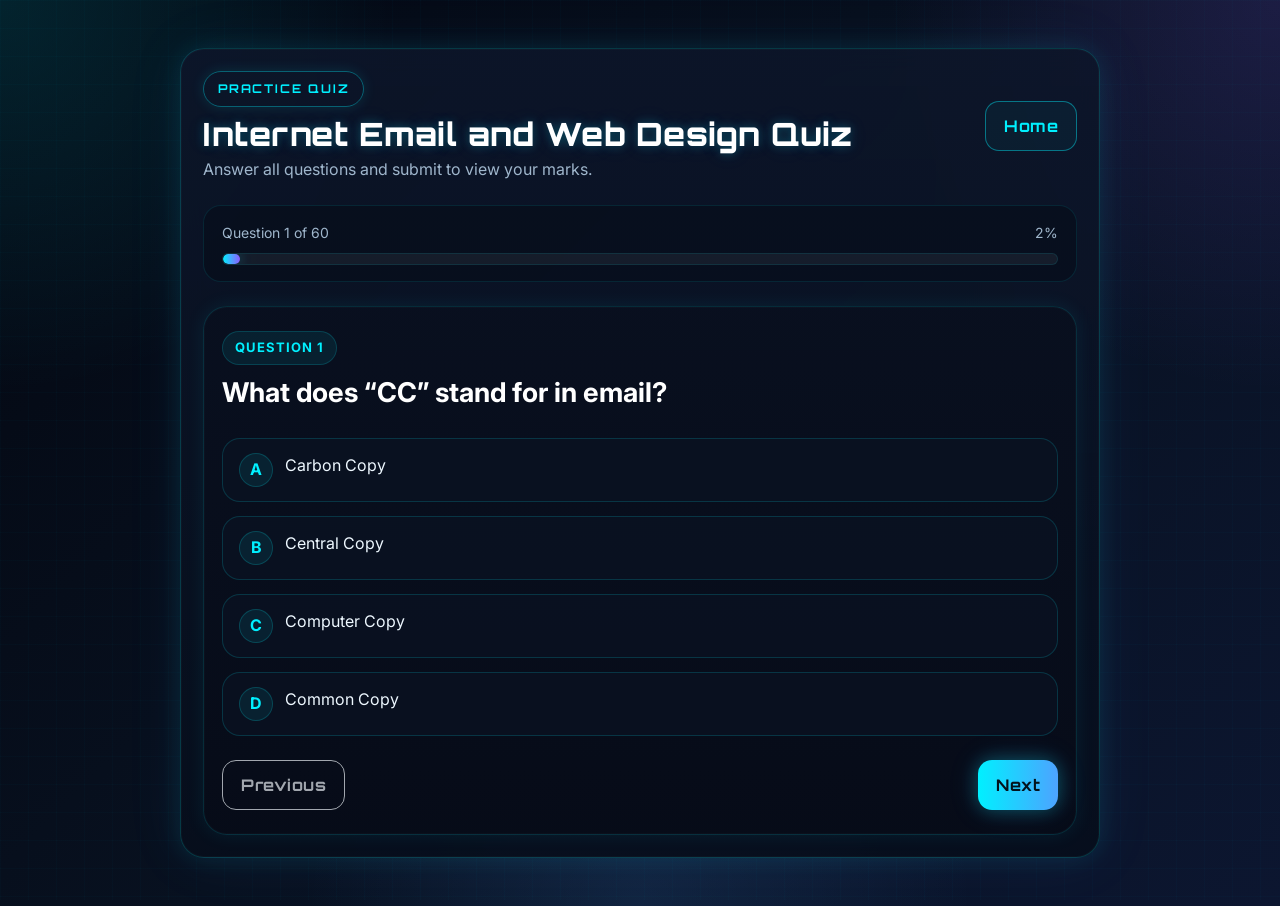
==== quiz.html @ b390a40b "Initial neon quiz website" ====
<!DOCTYPE html>
<html lang="en">
<head>
  <meta charset="UTF-8" />
  <meta name="viewport" content="width=device-width, initial-scale=1.0" />
  <title>Quiz</title>
  <link rel="preconnect" href="https://fonts.googleapis.com">
  <link rel="preconnect" href="https://fonts.gstatic.com" crossorigin>
  <link href="https://fonts.googleapis.com/css2?family=Orbitron:wght@500;700;800&family=Inter:wght@400;500;600;700&display=swap" rel="stylesheet">
  <link href="https://cdn.jsdelivr.net/npm/bootstrap@5.3.3/dist/css/bootstrap.min.css" rel="stylesheet">
  <link rel="stylesheet" href="./css/style.css">
</head>
<body class="no-copy">
  <div class="bg-animation"></div>

  <main class="quiz-page">
    <div class="container py-4 py-md-5">
      <div class="quiz-shell mx-auto">
        <div class="quiz-topbar">
          <div>
            <div class="neon-badge mb-2">PRACTICE QUIZ</div>
            <h1 class="quiz-main-title mb-1">Internet Email and Web Design Quiz</h1>
            <p class="quiz-subtext mb-0">Answer all questions and submit to view your marks.</p>
          </div>
          <a href="./index.html" class="btn btn-outline-neon">Home</a>
        </div>

        <div class="progress-wrap mt-4">
          <div class="progress-info">
            <span id="questionCounter">Question 1 of 60</span>
            <span id="progressPercent">2%</span>
          </div>
          <div class="custom-progress">
            <div id="progressBar" class="custom-progress-bar"></div>
          </div>
        </div>

        <div class="question-card mt-4">
          <div id="questionNumber" class="question-number">Question 1</div>
          <h2 id="questionText" class="question-text mt-2"></h2>

          <div id="optionsContainer" class="options-list mt-4"></div>

          <div class="quiz-actions mt-4">
            <button id="prevBtn" class="btn btn-outline-neon" type="button">Previous</button>
            <button id="nextBtn" class="btn btn-neon" type="button">Next</button>
            <button id="submitBtn" class="btn btn-finish d-none" type="button">Submit Quiz</button>
          </div>
        </div>
      </div>
    </div>
  </main>

  <script src="./js/quiz-data.js"></script>
  <script src="./js/protect.js"></script>
  <script src="./js/quiz.js"></script>
</body>
</html>
---- css/style.css ----
:root {
  --bg-1: #030711;
  --bg-2: #081120;
  --bg-3: #0c1630;
  --card-bg: rgba(10, 18, 35, 0.85);
  --card-bg-2: rgba(8, 14, 28, 0.95);
  --line: rgba(0, 255, 255, 0.18);
  --text-main: #f5fbff;
  --text-soft: #9fb6cc;
  --cyan: #00f0ff;
  --blue: #4da3ff;
  --purple: #8b5dff;
  --green: #31f5b8;
}

* {
  box-sizing: border-box;
}

html, body {
  margin: 0;
  padding: 0;
}

body {
  min-height: 100vh;
  font-family: "Inter", sans-serif;
  color: var(--text-main);
  background:
    radial-gradient(circle at top left, rgba(0, 240, 255, 0.12), transparent 25%),
    radial-gradient(circle at top right, rgba(139, 93, 255, 0.15), transparent 25%),
    radial-gradient(circle at bottom center, rgba(77, 163, 255, 0.12), transparent 30%),
    linear-gradient(135deg, var(--bg-1), var(--bg-2), var(--bg-3));
  overflow-x: hidden;
}

.bg-animation {
  position: fixed;
  inset: 0;
  pointer-events: none;
  z-index: 0;
  background-image:
    linear-gradient(rgba(0, 240, 255, 0.04) 1px, transparent 1px),
    linear-gradient(90deg, rgba(0, 240, 255, 0.04) 1px, transparent 1px);
  background-size: 28px 28px;
  animation: gridMove 10s linear infinite;
  opacity: 0.55;
}

@keyframes gridMove {
  0% { transform: translateY(0px); }
  100% { transform: translateY(28px); }
}

.container,
main {
  position: relative;
  z-index: 1;
}

.hero-box,
.quiz-shell,
.result-box-main {
  background: linear-gradient(180deg, rgba(13, 22, 42, 0.88), rgba(7, 14, 28, 0.92));
  border: 1px solid var(--line);
  border-radius: 24px;
  box-shadow:
    0 0 25px rgba(0, 240, 255, 0.10),
    0 0 60px rgba(77, 163, 255, 0.08),
    inset 0 0 0 1px rgba(255,255,255,0.02);
  backdrop-filter: blur(12px);
}

.hero-box,
.result-box-main {
  max-width: 820px;
  padding: 40px 24px;
}

.quiz-shell {
  max-width: 920px;
  padding: 22px;
}

.neon-badge {
  display: inline-block;
  padding: 8px 14px;
  border: 1px solid rgba(0, 240, 255, 0.35);
  border-radius: 999px;
  color: var(--cyan);
  font-size: 12px;
  letter-spacing: 1.8px;
  font-weight: 700;
  text-transform: uppercase;
  box-shadow: 0 0 14px rgba(0, 240, 255, 0.12);
  font-family: "Orbitron", sans-serif;
}

.main-title,
.quiz-main-title {
  font-family: "Orbitron", sans-serif;
  font-weight: 800;
  letter-spacing: 0.5px;
  color: #ffffff;
  text-shadow:
    0 0 10px rgba(0, 240, 255, 0.25),
    0 0 22px rgba(77, 163, 255, 0.12);
}

.main-title {
  font-size: clamp(2rem, 4vw, 3.2rem);
}

.quiz-main-title {
  font-size: clamp(1.3rem, 3vw, 2rem);
}

.subtitle,
.hero-text,
.quiz-subtext {
  color: var(--text-soft);
  font-size: 1rem;
}

.highlight-text {
  color: var(--cyan);
  font-weight: 700;
}

.btn-neon,
.btn-outline-neon,
.btn-finish {
  border-radius: 14px;
  padding: 12px 18px;
  font-weight: 700;
  transition: 0.25s ease;
  font-family: "Orbitron", sans-serif;
  letter-spacing: 0.5px;
}

.btn-neon {
  border: none;
  color: #03131d;
  background: linear-gradient(90deg, var(--cyan), var(--blue));
  box-shadow:
    0 0 18px rgba(0, 240, 255, 0.28),
    0 0 32px rgba(77, 163, 255, 0.14);
}

.btn-neon:hover {
  color: #03131d;
  transform: translateY(-1px);
  box-shadow:
    0 0 20px rgba(0, 240, 255, 0.34),
    0 0 42px rgba(77, 163, 255, 0.20);
}

.btn-outline-neon {
  border: 1px solid rgba(0, 240, 255, 0.42);
  color: var(--cyan);
  background: rgba(0, 240, 255, 0.04);
}

.btn-outline-neon:hover {
  color: white;
  background: rgba(0, 240, 255, 0.12);
  box-shadow: 0 0 18px rgba(0, 240, 255, 0.12);
}

.btn-finish {
  border: none;
  color: #03131d;
  background: linear-gradient(90deg, var(--green), var(--cyan));
  box-shadow:
    0 0 18px rgba(49, 245, 184, 0.25),
    0 0 30px rgba(0, 240, 255, 0.12);
}

.btn-finish:hover {
  color: #03131d;
  transform: translateY(-1px);
}

.quiz-topbar {
  display: flex;
  justify-content: space-between;
  align-items: center;
  gap: 16px;
  flex-wrap: wrap;
}

.progress-wrap {
  padding: 16px 18px;
  border-radius: 18px;
  background: rgba(8, 15, 28, 0.72);
  border: 1px solid rgba(0, 240, 255, 0.10);
}

.progress-info {
  display: flex;
  justify-content: space-between;
  gap: 10px;
  color: var(--text-soft);
  font-size: 14px;
  margin-bottom: 10px;
}

.custom-progress {
  width: 100%;
  height: 12px;
  border-radius: 999px;
  background: rgba(255,255,255,0.06);
  overflow: hidden;
  border: 1px solid rgba(0, 240, 255, 0.10);
}

.custom-progress-bar {
  height: 100%;
  width: 0%;
  border-radius: 999px;
  background: linear-gradient(90deg, var(--cyan), var(--blue), var(--purple));
  box-shadow:
    0 0 12px rgba(0, 240, 255, 0.25),
    0 0 30px rgba(77, 163, 255, 0.18);
  transition: width 0.35s ease;
}

.question-card {
  background: linear-gradient(180deg, rgba(9, 16, 31, 0.96), rgba(7, 12, 24, 0.96));
  border: 1px solid rgba(0, 240, 255, 0.14);
  border-radius: 24px;
  padding: 24px 18px;
  box-shadow:
    0 0 20px rgba(0, 240, 255, 0.08),
    inset 0 0 0 1px rgba(255,255,255,0.015);
}

.question-number {
  display: inline-block;
  padding: 6px 12px;
  border-radius: 999px;
  background: rgba(0, 240, 255, 0.08);
  border: 1px solid rgba(0, 240, 255, 0.16);
  color: var(--cyan);
  font-size: 13px;
  font-weight: 700;
  letter-spacing: 1px;
  text-transform: uppercase;
}

.question-text {
  font-size: clamp(1.2rem, 2.5vw, 1.7rem);
  color: #ffffff;
  font-weight: 700;
  line-height: 1.5;
}

.options-list {
  display: grid;
  gap: 14px;
}

.option-item {
  border: 1px solid rgba(0, 240, 255, 0.16);
  background: rgba(10, 18, 34, 0.85);
  border-radius: 18px;
  padding: 14px 16px;
  cursor: pointer;
  transition: 0.25s ease;
  color: #eef8ff;
  display: flex;
  align-items: flex-start;
  gap: 12px;
  line-height: 1.6;
}

.option-item:hover {
  border-color: rgba(0, 240, 255, 0.45);
  box-shadow:
    0 0 14px rgba(0, 240, 255, 0.10),
    inset 0 0 10px rgba(77, 163, 255, 0.04);
  transform: translateY(-1px);
}

.option-item.active {
  border-color: var(--cyan);
  background: linear-gradient(90deg, rgba(0, 240, 255, 0.12), rgba(77, 163, 255, 0.08));
  box-shadow:
    0 0 20px rgba(0, 240, 255, 0.14),
    inset 0 0 18px rgba(77, 163, 255, 0.08);
}

.option-letter {
  min-width: 34px;
  height: 34px;
  border-radius: 50%;
  display: inline-flex;
  align-items: center;
  justify-content: center;
  background: rgba(0, 240, 255, 0.08);
  border: 1px solid rgba(0, 240, 255, 0.18);
  color: var(--cyan);
  font-weight: 700;
}

.option-text {
  flex: 1;
  word-break: break-word;
}

.quiz-actions {
  display: flex;
  justify-content: space-between;
  gap: 12px;
  flex-wrap: wrap;
}

.result-content {
  padding: 20px;
  border-radius: 20px;
  background: rgba(8, 15, 28, 0.78);
  border: 1px solid rgba(0, 240, 255, 0.14);
}

.result-mark {
  font-family: "Orbitron", sans-serif;
  font-size: clamp(2rem, 5vw, 3.2rem);
  color: var(--cyan);
  font-weight: 800;
  text-shadow: 0 0 16px rgba(0, 240, 255, 0.25);
}

.result-percent {
  margin-top: 12px;
  font-size: 1.15rem;
  color: var(--text-soft);
  font-weight: 600;
}

.no-copy,
.no-copy * {
  -webkit-user-select: none;
  -ms-user-select: none;
  user-select: none;
  -webkit-touch-callout: none;
}

@media (max-width: 768px) {
  .hero-box,
  .result-box-main {
    padding: 30px 18px;
  }

  .quiz-shell {
    padding: 16px;
  }

  .question-card {
    padding: 18px 14px;
  }

  .quiz-actions {
    flex-direction: column;
  }

  .quiz-actions .btn-neon,
  .quiz-actions .btn-outline-neon,
  .quiz-actions .btn-finish {
    width: 100%;
  }

  .quiz-topbar {
    align-items: stretch;
  }
}
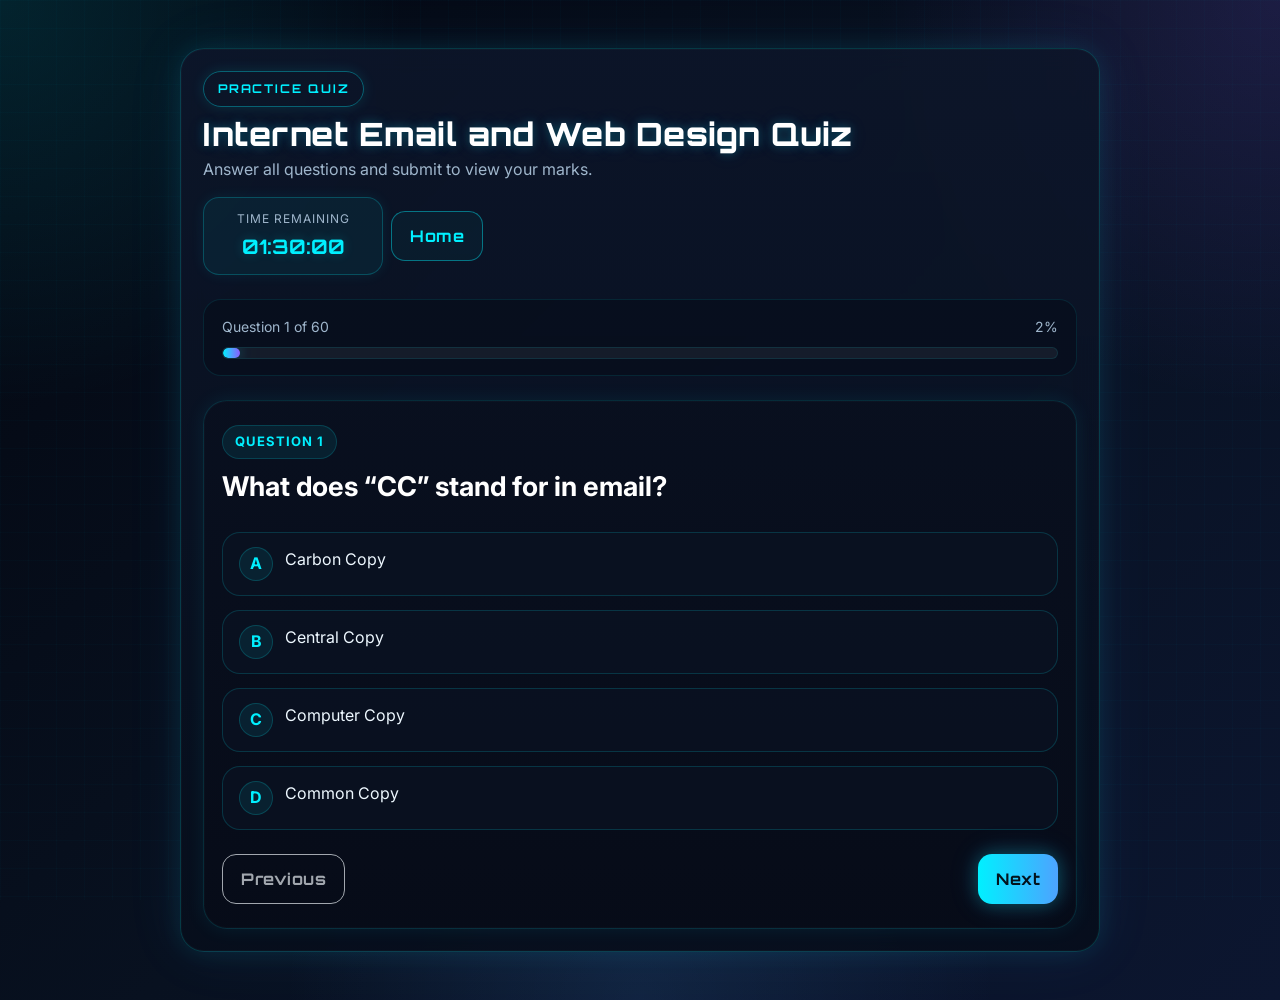
==== commit 2a2005de: "Implement timer box in quiz.html Added a timer box with styling for a quiz interface." ====
--- a/quiz.html
+++ b/quiz.html
@@ -9,6 +9,44 @@
   <link href="https://fonts.googleapis.com/css2?family=Orbitron:wght@500;700;800&family=Inter:wght@400;500;600;700&display=swap" rel="stylesheet">
   <link href="https://cdn.jsdelivr.net/npm/bootstrap@5.3.3/dist/css/bootstrap.min.css" rel="stylesheet">
   <link rel="stylesheet" href="./css/style.css">
+
+  <style>
+    .timer-box {
+      padding: 12px 16px;
+      border-radius: 16px;
+      border: 1px solid rgba(0, 240, 255, 0.22);
+      background: rgba(0, 240, 255, 0.06);
+      box-shadow: 0 0 14px rgba(0, 240, 255, 0.08);
+      min-width: 180px;
+      text-align: center;
+    }
+
+    .timer-label {
+      font-size: 12px;
+      letter-spacing: 1px;
+      text-transform: uppercase;
+      color: #9fb6cc;
+      margin-bottom: 4px;
+    }
+
+    .timer-value {
+      font-family: "Orbitron", sans-serif;
+      font-size: 1.25rem;
+      font-weight: 700;
+      color: #00f0ff;
+      text-shadow: 0 0 12px rgba(0, 240, 255, 0.2);
+    }
+
+    .timer-warning .timer-value {
+      color: #ffd166;
+      text-shadow: 0 0 12px rgba(255, 209, 102, 0.25);
+    }
+
+    .timer-danger .timer-value {
+      color: #ff5c8a;
+      text-shadow: 0 0 12px rgba(255, 92, 138, 0.25);
+    }
+  </style>
 </head>
 <body class="no-copy">
   <div class="bg-animation"></div>
@@ -22,7 +60,14 @@
             <h1 class="quiz-main-title mb-1">Internet Email and Web Design Quiz</h1>
             <p class="quiz-subtext mb-0">Answer all questions and submit to view your marks.</p>
           </div>
-          <a href="./index.html" class="btn btn-outline-neon">Home</a>
+
+          <div class="d-flex flex-wrap gap-2 align-items-center">
+            <div id="timerBox" class="timer-box">
+              <div class="timer-label">Time Remaining</div>
+              <div id="timerDisplay" class="timer-value">01:30:00</div>
+            </div>
+            <a href="./index.html" class="btn btn-outline-neon">Home</a>
+          </div>
         </div>
 
         <div class="progress-wrap mt-4">
@@ -55,4 +100,4 @@
   <script src="./js/protect.js"></script>
   <script src="./js/quiz.js"></script>
 </body>
-</html>+</html>
